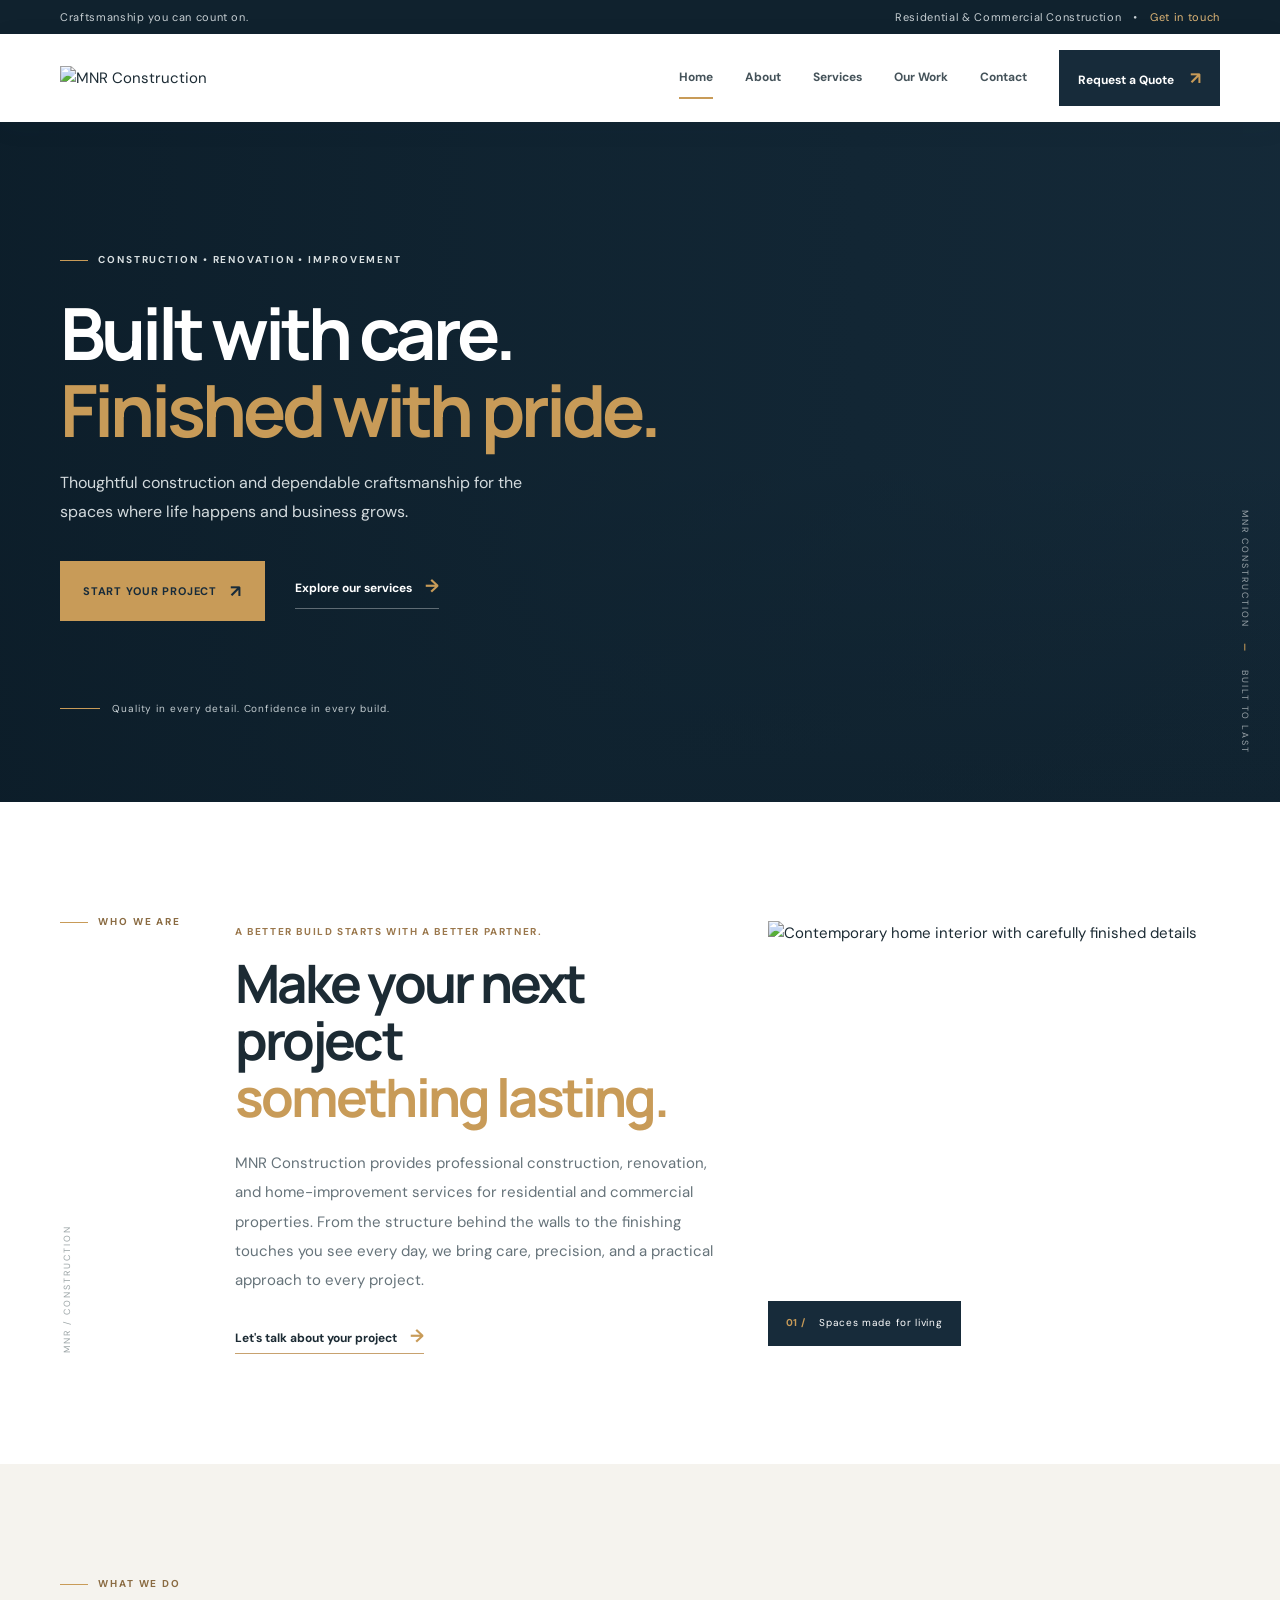
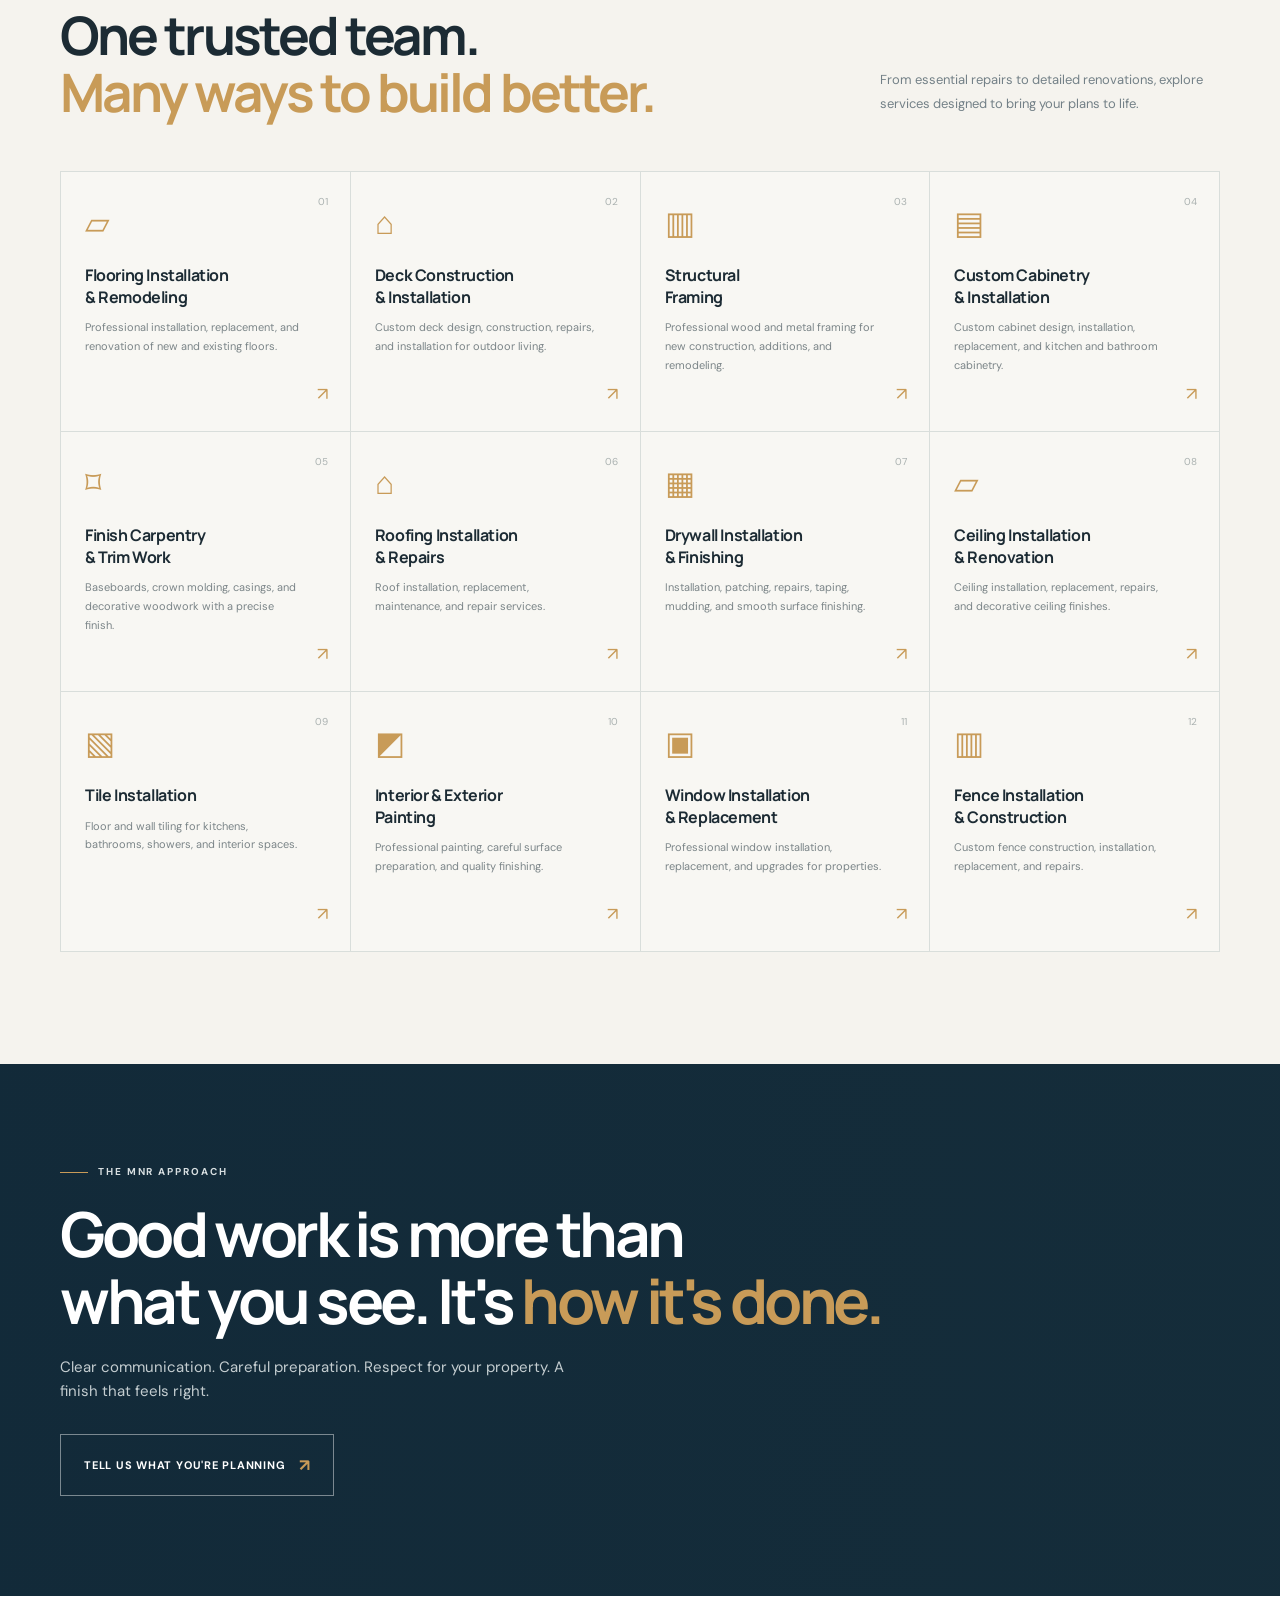
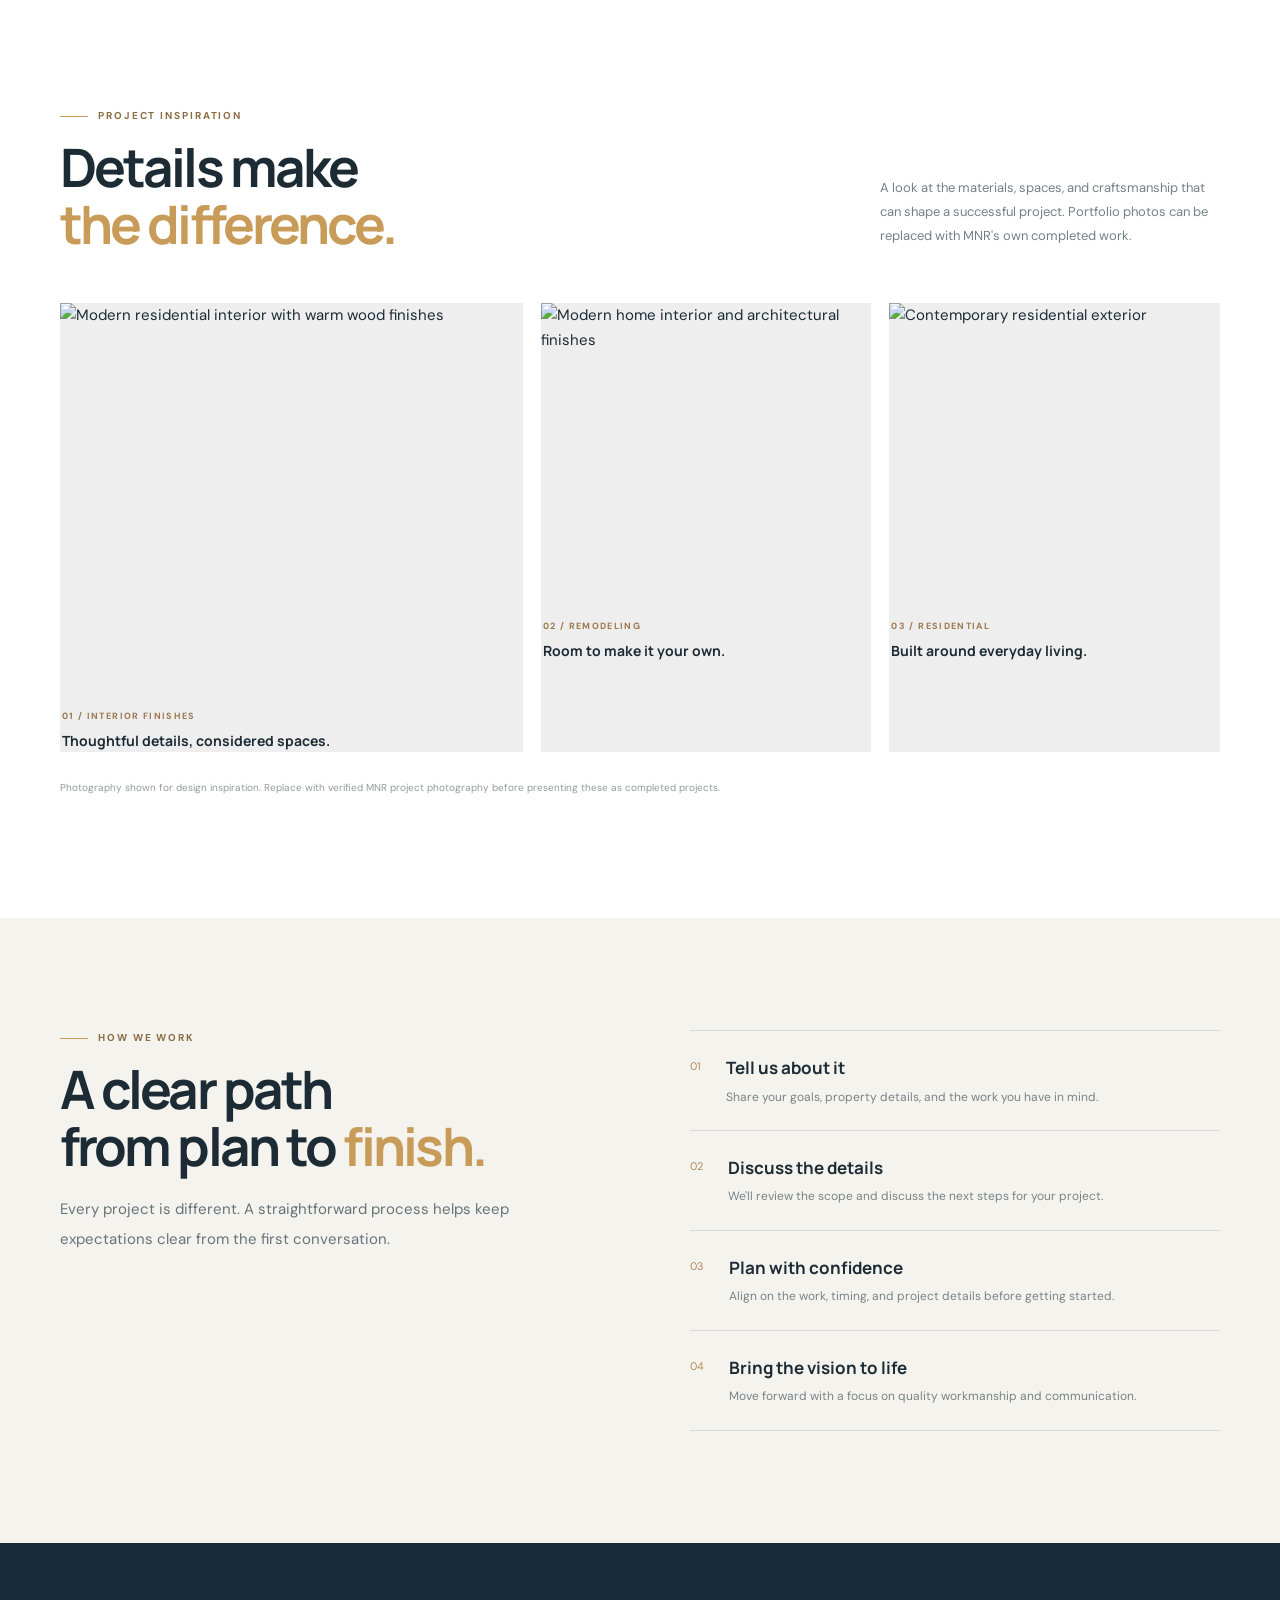
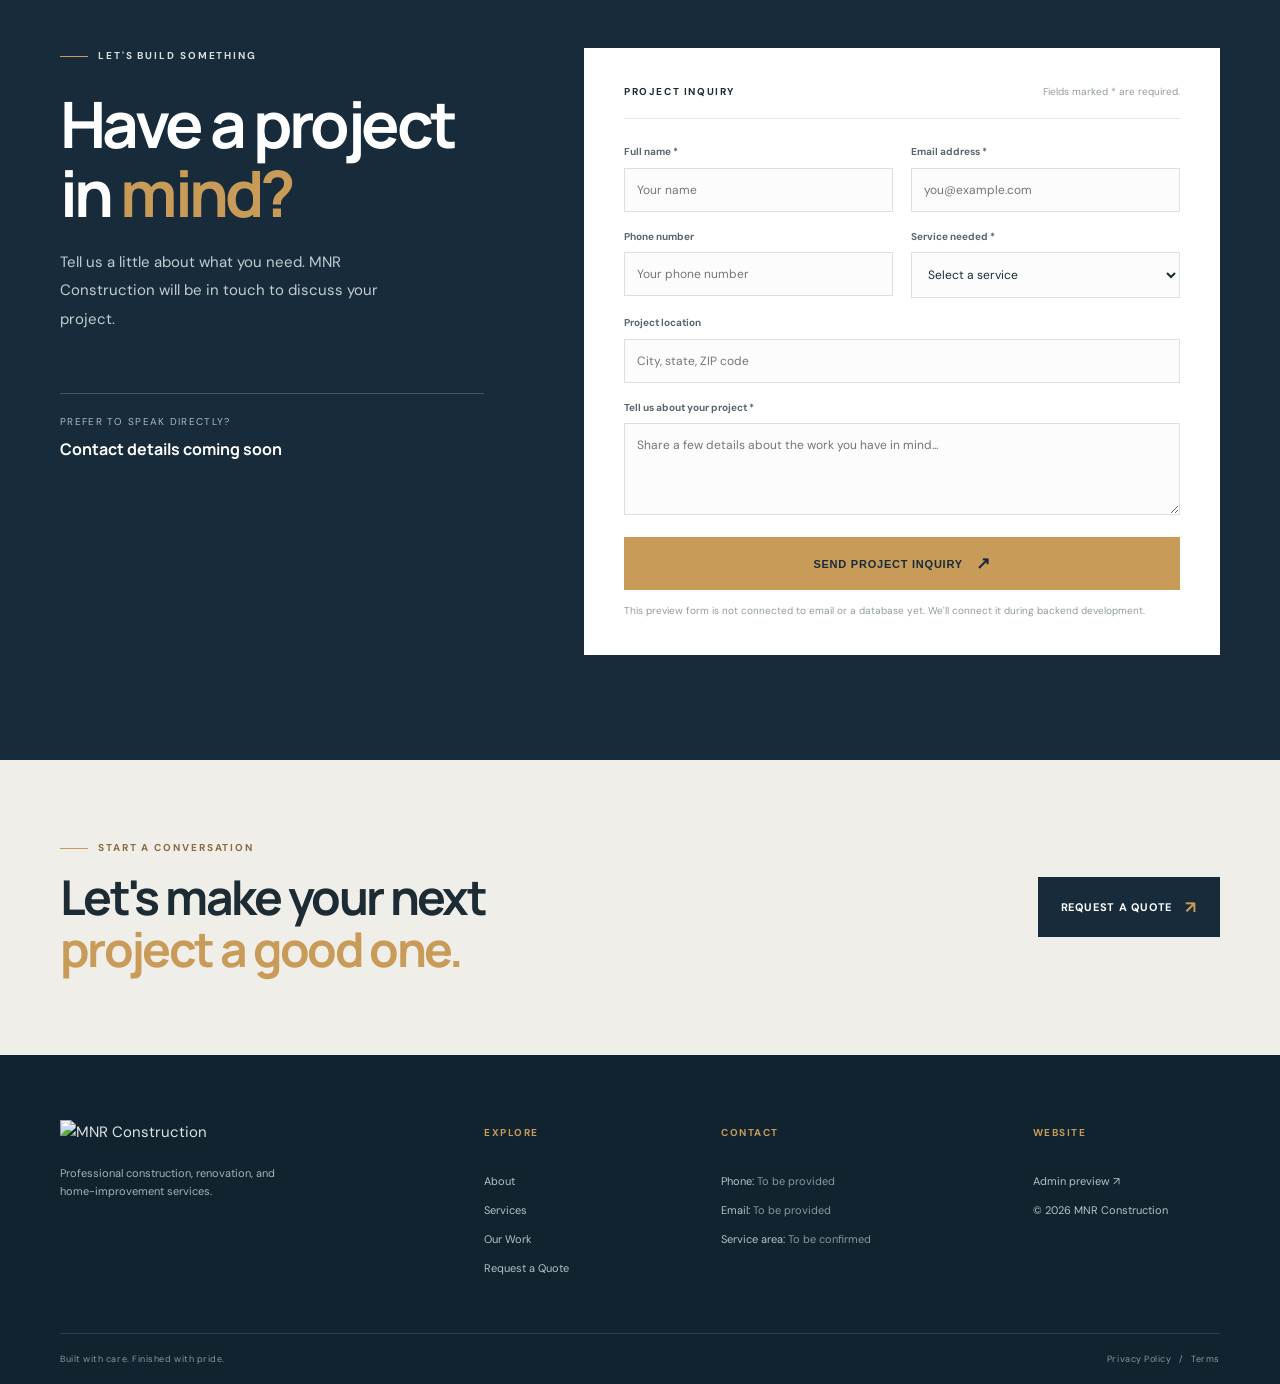
==== index.html @ 4ec11140 "Add files via upload" ====
<!DOCTYPE html>
<html lang="en">
<head>
  <meta charset="UTF-8" />
  <meta name="viewport" content="width=device-width, initial-scale=1.0" />
  <meta name="theme-color" content="#172b3a" />
  <meta name="description" content="MNR Construction delivers professional construction, renovation, and home-improvement services for residential and commercial properties." />
  <title>MNR Construction | Built with Care. Finished with Pride.</title>
  <link rel="icon" href="assets/favicon.svg" type="image/svg+xml" />
  <link rel="preconnect" href="https://fonts.googleapis.com" />
  <link rel="preconnect" href="https://fonts.gstatic.com" crossorigin />
  <link href="https://fonts.googleapis.com/css2?family=DM+Sans:wght@400;500;600;700&family=Manrope:wght@400;500;600;700;800&display=swap" rel="stylesheet" />
  <link rel="stylesheet" href="styles.css" />
</head>
<body>
  <div class="topbar"><div class="container topbar-inner"><span>Craftsmanship you can count on.</span><span class="topbar-right">Residential &amp; Commercial Construction <i>•</i> <a href="#contact">Get in touch</a></span></div></div>
  <header class="site-header" id="top">
    <div class="container nav-wrap">
      <a class="brand" href="#top" aria-label="MNR Construction home"><img src="assets/mnr-logo.svg" alt="MNR Construction" /></a>
      <button class="menu-toggle" aria-label="Open navigation" aria-expanded="false"><span></span><span></span><span></span></button>
      <nav class="main-nav" aria-label="Main navigation">
        <a href="#top" class="active">Home</a><a href="#about">About</a><a href="#services">Services</a><a href="#work">Our Work</a><a href="#contact">Contact</a>
        <a class="nav-cta" href="#quote">Request a Quote <span>↗</span></a>
      </nav>
    </div>
  </header>

  <main>
    <section class="hero">
      <div class="hero-image"></div><div class="hero-shade"></div>
      <div class="container hero-content">
        <div class="eyebrow light"><span></span> CONSTRUCTION • RENOVATION • IMPROVEMENT</div>
        <h1>Built with care.<br /><em>Finished with pride.</em></h1>
        <p>Thoughtful construction and dependable craftsmanship for the spaces where life happens and business grows.</p>
        <div class="hero-actions"><a class="btn btn-gold" href="#quote">Start your project <span>↗</span></a><a class="text-link light-link" href="#services">Explore our services <span>→</span></a></div>
        <div class="hero-note"><span class="note-line"></span><span>Quality in every detail. Confidence in every build.</span></div>
      </div>
      <div class="hero-side-label">MNR CONSTRUCTION <b>—</b> BUILT TO LAST</div>
    </section>

    <section class="intro section-pad" id="about">
      <div class="container intro-grid">
        <div class="intro-kicker"><div class="eyebrow"><span></span> WHO WE ARE</div><div class="vertical-word">MNR / CONSTRUCTION</div></div>
        <div class="intro-copy"><p class="overline">A better build starts with a better partner.</p><h2>Make your next project<br /><em>something lasting.</em></h2><p class="body-large">MNR Construction provides professional construction, renovation, and home-improvement services for residential and commercial properties. From the structure behind the walls to the finishing touches you see every day, we bring care, precision, and a practical approach to every project.</p><a class="text-link" href="#contact">Let's talk about your project <span>→</span></a></div>
        <div class="intro-photo"><img src="https://images.unsplash.com/photo-1600607687939-ce8a6c25118c?auto=format&fit=crop&w=1000&q=85" alt="Contemporary home interior with carefully finished details" loading="lazy" /><div class="photo-caption"><strong>01 /</strong> Spaces made for living</div></div>
      </div>
    </section>

    <section class="services section-pad" id="services">
      <div class="container">
        <div class="section-heading"><div><div class="eyebrow"><span></span> WHAT WE DO</div><h2>One trusted team.<br /><em>Many ways to build better.</em></h2></div><p>From essential repairs to detailed renovations, explore services designed to bring your plans to life.</p></div>
        <div class="service-grid" id="serviceGrid">
          <article class="service-card"><span class="service-no">01</span><div class="service-icon">▱</div><h3>Flooring Installation<br />&amp; Remodeling</h3><p>Professional installation, replacement, and renovation of new and existing floors.</p><a href="#quote" aria-label="Request a flooring quote">↗</a></article>
          <article class="service-card"><span class="service-no">02</span><div class="service-icon">⌂</div><h3>Deck Construction<br />&amp; Installation</h3><p>Custom deck design, construction, repairs, and installation for outdoor living.</p><a href="#quote" aria-label="Request a deck quote">↗</a></article>
          <article class="service-card"><span class="service-no">03</span><div class="service-icon">▥</div><h3>Structural<br />Framing</h3><p>Professional wood and metal framing for new construction, additions, and remodeling.</p><a href="#quote" aria-label="Request a framing quote">↗</a></article>
          <article class="service-card"><span class="service-no">04</span><div class="service-icon">▤</div><h3>Custom Cabinetry<br />&amp; Installation</h3><p>Custom cabinet design, installation, replacement, and kitchen and bathroom cabinetry.</p><a href="#quote" aria-label="Request a cabinetry quote">↗</a></article>
          <article class="service-card"><span class="service-no">05</span><div class="service-icon">⌑</div><h3>Finish Carpentry<br />&amp; Trim Work</h3><p>Baseboards, crown molding, casings, and decorative woodwork with a precise finish.</p><a href="#quote" aria-label="Request a finish carpentry quote">↗</a></article>
          <article class="service-card"><span class="service-no">06</span><div class="service-icon">⌂</div><h3>Roofing Installation<br />&amp; Repairs</h3><p>Roof installation, replacement, maintenance, and repair services.</p><a href="#quote" aria-label="Request a roofing quote">↗</a></article>
          <article class="service-card"><span class="service-no">07</span><div class="service-icon">▦</div><h3>Drywall Installation<br />&amp; Finishing</h3><p>Installation, patching, repairs, taping, mudding, and smooth surface finishing.</p><a href="#quote" aria-label="Request a drywall quote">↗</a></article>
          <article class="service-card"><span class="service-no">08</span><div class="service-icon">▱</div><h3>Ceiling Installation<br />&amp; Renovation</h3><p>Ceiling installation, replacement, repairs, and decorative ceiling finishes.</p><a href="#quote" aria-label="Request a ceiling quote">↗</a></article>
          <article class="service-card"><span class="service-no">09</span><div class="service-icon">▧</div><h3>Tile Installation</h3><p>Floor and wall tiling for kitchens, bathrooms, showers, and interior spaces.</p><a href="#quote" aria-label="Request a tile quote">↗</a></article>
          <article class="service-card"><span class="service-no">10</span><div class="service-icon">◩</div><h3>Interior &amp; Exterior<br />Painting</h3><p>Professional painting, careful surface preparation, and quality finishing.</p><a href="#quote" aria-label="Request a painting quote">↗</a></article>
          <article class="service-card"><span class="service-no">11</span><div class="service-icon">▣</div><h3>Window Installation<br />&amp; Replacement</h3><p>Professional window installation, replacement, and upgrades for properties.</p><a href="#quote" aria-label="Request a window quote">↗</a></article>
          <article class="service-card"><span class="service-no">12</span><div class="service-icon">▥</div><h3>Fence Installation<br />&amp; Construction</h3><p>Custom fence construction, installation, replacement, and repairs.</p><a href="#quote" aria-label="Request a fence quote">↗</a></article>
        </div>
      </div>
    </section>

    <section class="statement">
      <div class="statement-bg"></div><div class="container statement-inner"><div class="eyebrow light"><span></span> THE MNR APPROACH</div><h2>Good work is more than<br />what you see. It's <em>how it's done.</em></h2><p>Clear communication. Careful preparation. Respect for your property. A finish that feels right.</p><a class="btn btn-outline-light" href="#quote">Tell us what you're planning <span>↗</span></a></div>
    </section>

    <section class="work section-pad" id="work">
      <div class="container"><div class="section-heading"><div><div class="eyebrow"><span></span> PROJECT INSPIRATION</div><h2>Details make<br /><em>the difference.</em></h2></div><p>A look at the materials, spaces, and craftsmanship that can shape a successful project. Portfolio photos can be replaced with MNR's own completed work.</p></div>
        <div class="work-grid">
          <figure class="work-large"><img src="https://images.unsplash.com/photo-1600566753086-00f18fb6b3ea?auto=format&fit=crop&w=1300&q=85" alt="Modern residential interior with warm wood finishes" loading="lazy"/><figcaption><span>01 / INTERIOR FINISHES</span><b>Thoughtful details, considered spaces.</b></figcaption></figure>
          <figure><img src="https://images.unsplash.com/photo-1600607687920-4e2a09cf159d?auto=format&fit=crop&w=900&q=85" alt="Modern home interior and architectural finishes" loading="lazy"/><figcaption><span>02 / REMODELING</span><b>Room to make it your own.</b></figcaption></figure>
          <figure><img src="https://images.unsplash.com/photo-1600585154340-be6161a56a0c?auto=format&fit=crop&w=900&q=85" alt="Contemporary residential exterior" loading="lazy"/><figcaption><span>03 / RESIDENTIAL</span><b>Built around everyday living.</b></figcaption></figure>
        </div><p class="image-disclaimer">Photography shown for design inspiration. Replace with verified MNR project photography before presenting these as completed projects.</p>
      </div>
    </section>

    <section class="process section-pad"><div class="container process-grid"><div><div class="eyebrow"><span></span> HOW WE WORK</div><h2>A clear path<br />from plan to <em>finish.</em></h2><p class="body-large">Every project is different. A straightforward process helps keep expectations clear from the first conversation.</p></div><div class="process-list"><div class="process-item"><span>01</span><div><h3>Tell us about it</h3><p>Share your goals, property details, and the work you have in mind.</p></div></div><div class="process-item"><span>02</span><div><h3>Discuss the details</h3><p>We'll review the scope and discuss the next steps for your project.</p></div></div><div class="process-item"><span>03</span><div><h3>Plan with confidence</h3><p>Align on the work, timing, and project details before getting started.</p></div></div><div class="process-item"><span>04</span><div><h3>Bring the vision to life</h3><p>Move forward with a focus on quality workmanship and communication.</p></div></div></div></div></section>

    <section class="quote-section" id="quote"><div class="container quote-grid"><div class="quote-copy"><div class="eyebrow light"><span></span> LET'S BUILD SOMETHING</div><h2>Have a project<br />in <em>mind?</em></h2><p>Tell us a little about what you need. MNR Construction will be in touch to discuss your project.</p><div class="quote-contact"><span>Prefer to speak directly?</span><strong>Contact details coming soon</strong></div></div><form class="quote-form" id="quoteForm"><div class="form-heading"><span>PROJECT INQUIRY</span><small>Fields marked * are required.</small></div><div class="form-row"><label>Full name *<input name="name" required placeholder="Your name" /></label><label>Email address *<input type="email" name="email" required placeholder="you@example.com" /></label></div><div class="form-row"><label>Phone number<input name="phone" type="tel" placeholder="Your phone number" /></label><label>Service needed *<select name="service" required><option value="">Select a service</option><option>Flooring Installation & Remodeling</option><option>Deck Construction & Installation</option><option>Structural Framing</option><option>Custom Cabinetry & Installation</option><option>Finish Carpentry & Trim Work</option><option>Roofing Installation & Repairs</option><option>Drywall Installation & Finishing</option><option>Ceiling Installation & Renovation</option><option>Tile Installation</option><option>Interior & Exterior Painting</option><option>Window Installation & Replacement</option><option>Fence Installation & Construction</option><option>Other / Not sure yet</option></select></label></div><label>Project location<input name="location" placeholder="City, state, ZIP code" /></label><label>Tell us about your project *<textarea name="message" rows="4" required placeholder="Share a few details about the work you have in mind..."></textarea></label><button class="btn btn-gold form-submit" type="submit">Send project inquiry <span>↗</span></button><p class="form-note" id="formNote">This preview form is not connected to email or a database yet. We'll connect it during backend development.</p></form></div></section>

    <section class="contact-strip" id="contact"><div class="container contact-strip-inner"><div><div class="eyebrow"><span></span> START A CONVERSATION</div><h2>Let's make your next<br /><em>project a good one.</em></h2></div><a class="btn btn-dark" href="#quote">Request a quote <span>↗</span></a></div></section>
  </main>

  <footer class="site-footer"><div class="container footer-main"><div class="footer-brand"><img src="assets/mnr-logo-light.svg" alt="MNR Construction"/><p>Professional construction, renovation, and home-improvement services.</p></div><div><h4>Explore</h4><a href="#about">About</a><a href="#services">Services</a><a href="#work">Our Work</a><a href="#quote">Request a Quote</a></div><div><h4>Contact</h4><span>Phone: <em>To be provided</em></span><span>Email: <em>To be provided</em></span><span>Service area: <em>To be confirmed</em></span></div><div class="footer-admin"><h4>Website</h4><a href="admin.html">Admin preview ↗</a><span>© <span id="year"></span> MNR Construction</span></div></div><div class="container footer-bottom"><span>Built with care. Finished with pride.</span><span>Privacy Policy&nbsp;&nbsp; / &nbsp;&nbsp;Terms</span></div></footer>
  <script src="script.js"></script>
</body>
</html>
---- styles.css ----
:root{--navy:#172b3a;--navy2:#203949;--gold:#c89b58;--cream:#f5f3ee;--ink:#1c2b34;--muted:#6e7a80;--line:#dfe3e2;--white:#fff;--font:'DM Sans',Arial,sans-serif;--display:'Manrope','DM Sans',sans-serif}*{box-sizing:border-box}html{scroll-behavior:smooth;scroll-padding-top:90px}body{margin:0;color:var(--ink);font-family:var(--font);font-size:15px;line-height:1.65}a{color:inherit;text-decoration:none}img{max-width:100%;display:block}.container{width:min(1160px,calc(100% - 48px));margin:auto}.topbar{background:#10222e;color:#c8d0d4;font-size:11px;letter-spacing:.06em}.topbar-inner{height:34px;display:flex;align-items:center;justify-content:space-between}.topbar-right{display:flex;gap:12px}.topbar a{color:#e0b777}.site-header{height:88px;background:#fff;position:sticky;top:0;z-index:50;box-shadow:0 5px 25px #142b3910}.nav-wrap{height:100%;display:flex;align-items:center;justify-content:space-between}.brand img{width:214px}.main-nav{display:flex;align-items:center;gap:32px;font-size:12px;font-weight:700;color:#45535a}.main-nav>a:not(.nav-cta){position:relative;padding:34px 0}.main-nav>a:not(.nav-cta):after{content:'';height:2px;width:0;background:var(--gold);position:absolute;bottom:23px;left:0;transition:.25s}.main-nav>a:hover:after,.main-nav>a.active:after{width:100%}.nav-cta{background:var(--navy);color:white;padding:14px 19px}.nav-cta span,.btn span{color:var(--gold);margin-left:13px;font-size:17px}.menu-toggle{display:none;background:none;border:0}.hero{height:680px;min-height:590px;position:relative;background:#152a39;color:white;overflow:hidden}.hero-image,.hero-shade{position:absolute;inset:0}.hero-image{background:url('https://images.unsplash.com/photo-1600585154340-be6161a56c0a?auto=format&fit=crop&w=2200&q=90') center 48%/cover;transform:scale(1.015)}.hero-shade{background:linear-gradient(90deg,rgba(12,29,41,.91) 0%,rgba(15,34,47,.77) 44%,rgba(15,34,47,.12) 100%),linear-gradient(0deg,rgba(10,25,35,.42),transparent 50%)}.hero-content{position:relative;padding-top:130px;z-index:2}.eyebrow{display:flex;align-items:center;gap:10px;color:#8a6b42;font-size:10px;font-weight:700;letter-spacing:.19em}.eyebrow span{width:28px;height:1px;background:var(--gold)}.eyebrow.light{color:#d8dfe1}.hero h1,.section-heading h2,.intro h2,.statement h2,.process h2,.quote-copy h2,.contact-strip h2{font-family:var(--display);font-size:clamp(43px,6vw,72px);line-height:1.08;letter-spacing:-.055em;margin:25px 0 20px;font-weight:700}.hero h1 em,.section-heading h2 em,.intro h2 em,.statement h2 em,.process h2 em,.quote-copy h2 em,.contact-strip h2 em{font-style:normal;color:var(--gold)}.hero-content>p{max-width:510px;color:#d3dadd;font-size:16px;line-height:1.8}.hero-actions{display:flex;align-items:center;gap:30px;margin-top:34px}.btn{display:inline-flex;align-items:center;justify-content:center;padding:16px 23px;font-size:11px;letter-spacing:.07em;text-transform:uppercase;font-weight:700;border:0;cursor:pointer;transition:.25s}.btn:hover{transform:translateY(-3px)}.btn-gold{background:var(--gold);color:#172b3a}.btn-gold span{color:#172b3a}.text-link{font-size:12px;font-weight:700;border-bottom:1px solid #c8a26f;padding-bottom:7px}.text-link span{color:var(--gold);font-size:18px;margin-left:10px}.light-link{color:#fff;border-color:#ffffff55}.hero-note{display:flex;align-items:center;gap:12px;margin-top:80px;color:#c4cdd1;font-size:10px;letter-spacing:.09em}.note-line{height:1px;width:40px;background:var(--gold)}.hero-side-label{position:absolute;right:28px;bottom:48px;writing-mode:vertical-rl;color:#e0e5e7a8;font-size:9px;letter-spacing:.22em}.hero-side-label b{color:var(--gold);margin:12px 0}.section-pad{padding:112px 0}.intro{background:#fff}.intro-grid{display:grid;grid-template-columns:130px 1fr 39%;gap:45px;align-items:center}.intro-kicker{height:100%;display:flex;flex-direction:column;justify-content:space-between}.vertical-word{writing-mode:vertical-rl;transform:rotate(180deg);font-size:9px;letter-spacing:.22em;color:#9aa3a5}.overline{color:#9a774c;text-transform:uppercase;font-size:10px;font-weight:700;letter-spacing:.16em}.intro h2,.section-heading h2,.process h2,.contact-strip h2{font-size:clamp(36px,4.2vw,53px);margin:14px 0 23px}.body-large{font-size:15px;line-height:1.95;color:#66737a;max-width:550px;margin-bottom:27px}.intro-photo{position:relative}.intro-photo img{height:425px;width:100%;object-fit:cover}.photo-caption{position:absolute;bottom:0;left:0;background:var(--navy);color:white;padding:14px 18px;font-size:10px;letter-spacing:.07em}.photo-caption strong{color:var(--gold);margin-right:10px}.services{background:var(--cream)}.section-heading{display:flex;align-items:flex-end;justify-content:space-between;gap:40px;margin-bottom:50px}.section-heading h2{margin-bottom:0}.section-heading>p{max-width:340px;color:#738087;font-size:13px;line-height:1.85;margin-bottom:5px}.service-grid{display:grid;grid-template-columns:repeat(4,1fr);border-top:1px solid #d9dedb;border-left:1px solid #d9dedb}.service-card{min-height:260px;padding:25px 24px 22px;position:relative;border-right:1px solid #d9dedb;border-bottom:1px solid #d9dedb;transition:.25s;background:#f8f7f3}.service-card:hover{background:white;box-shadow:0 14px 35px #1c34400d;transform:translateY(-3px);z-index:1}.service-no{position:absolute;right:22px;top:22px;font-size:10px;color:#aab1b0}.service-icon{font-size:32px;color:var(--gold);height:55px;font-family:serif}.service-card h3{font-family:var(--display);font-size:16px;line-height:1.35;margin:13px 0 10px;letter-spacing:-.025em}.service-card p{font-size:11px;color:#7b8588;line-height:1.7;max-width:220px;margin:0}.service-card>a{position:absolute;bottom:21px;right:22px;color:var(--gold);font-size:18px}.statement{position:relative;overflow:hidden;background:var(--navy);color:white;padding:100px 0}.statement-bg{position:absolute;inset:0;background:linear-gradient(90deg,#122a39f2,#142d3ac9),url('https://images.unsplash.com/photo-1504307651254-35680f356dfd?auto=format&fit=crop&w=1800&q=80') center/cover}.statement-inner{position:relative}.statement h2{font-size:clamp(40px,5vw,62px);margin:20px 0}.statement p{color:#c4cdd0;max-width:520px;margin:0 0 30px}.btn-outline-light{border:1px solid #ffffff70;color:white}.work{background:white}.work-grid{display:grid;grid-template-columns:1.4fr 1fr 1fr;gap:18px}.work-grid figure{margin:0;position:relative;background:#eee;min-width:0}.work-grid img{width:100%;height:300px;object-fit:cover;transition:.5s}.work-grid .work-large img{height:390px}.work-grid figure:hover img{filter:brightness(.84)}.work-grid figcaption{padding:16px 2px 0;display:flex;flex-direction:column;gap:5px}.work-grid figcaption span{font-size:9px;letter-spacing:.15em;color:#9a774c;font-weight:700}.work-grid figcaption b{font-family:var(--display);font-size:14px}.image-disclaimer{font-size:10px;color:#929b9c;margin-top:28px}.process{background:var(--cream)}.process-grid{display:grid;grid-template-columns:1fr 1fr;gap:100px}.process h2{margin-bottom:20px}.process-list{border-top:1px solid #d7dcd9}.process-item{display:flex;gap:25px;padding:23px 0;border-bottom:1px solid #d7dcd9}.process-item>span{font-size:11px;color:#b18b59;padding-top:3px}.process-item h3{font-family:var(--display);font-size:17px;margin:0 0 5px}.process-item p{font-size:12px;color:#788387;margin:0}.quote-section{background:var(--navy);color:white;padding:105px 0}.quote-grid{display:grid;grid-template-columns:.8fr 1.2fr;gap:100px}.quote-copy h2{font-size:clamp(46px,5vw,65px)}.quote-copy>p{color:#c2cdd1;max-width:330px;line-height:1.9}.quote-contact{border-top:1px solid #ffffff30;margin-top:60px;padding-top:20px;display:flex;flex-direction:column;gap:5px}.quote-contact span{font-size:10px;color:#aab9bf;text-transform:uppercase;letter-spacing:.13em}.quote-contact strong{font-family:var(--display);font-size:16px}.quote-form{background:#fff;color:var(--ink);padding:36px 40px}.form-heading{display:flex;justify-content:space-between;align-items:center;margin-bottom:25px;padding-bottom:18px;border-bottom:1px solid #e5e8e6}.form-heading span{font-size:10px;letter-spacing:.16em;font-weight:700}.form-heading small,.form-note{font-size:10px;color:#929b9c}.quote-form label{display:flex;flex-direction:column;gap:7px;font-size:10px;font-weight:700;color:#58666c;margin-bottom:17px}.form-row{display:grid;grid-template-columns:1fr 1fr;gap:18px}.quote-form input,.quote-form select,.quote-form textarea{width:100%;padding:13px 12px;border:1px solid #dce1df;background:#fbfcfb;border-radius:0;font:12px var(--font);color:var(--ink);outline:none}.quote-form input:focus,.quote-form select:focus,.quote-form textarea:focus{border-color:var(--gold)}.quote-form textarea{resize:vertical}.form-submit{width:100%;margin-top:5px}.form-note{line-height:1.6;margin:13px 0 0}.contact-strip{padding:80px 0;background:#f0eee8}.contact-strip-inner{display:flex;justify-content:space-between;align-items:center}.contact-strip h2{font-size:clamp(34px,4vw,48px);margin-bottom:0}.btn-dark{background:var(--navy);color:white}.site-footer{background:#10232f;color:#dce2e4;padding:65px 0 0}.footer-main{display:grid;grid-template-columns:2fr 1fr 1.4fr 1fr;gap:50px;padding-bottom:55px}.footer-brand img{width:220px}.footer-brand p{font-size:11px;color:#a7b4b9;max-width:230px;margin-top:20px}.footer-main h4{font-size:10px;letter-spacing:.15em;text-transform:uppercase;color:var(--gold);margin:5px 0 20px}.footer-main>div:not(.footer-brand){display:flex;flex-direction:column;gap:11px;font-size:11px;color:#b7c2c6}.footer-main a:hover{color:var(--gold)}.footer-main em{font-style:normal;color:#89989e}.footer-bottom{border-top:1px solid #ffffff20;padding:18px 0;display:flex;justify-content:space-between;color:#89989e;font-size:9px;letter-spacing:.06em}.menu-toggle{cursor:pointer}
@media(max-width:900px){.main-nav{gap:18px}.intro-grid{grid-template-columns:80px 1fr 36%;gap:25px}.service-grid{grid-template-columns:repeat(3,1fr)}.quote-grid{gap:45px}.process-grid{gap:50px}.footer-main{gap:25px}}
@media(max-width:700px){.container{width:min(100% - 36px,560px)}.topbar-inner{height:32px}.topbar-right{display:none}.site-header{height:72px}.brand img{width:185px}.menu-toggle{display:flex;flex-direction:column;gap:5px;padding:10px}.menu-toggle span{width:24px;height:2px;background:var(--navy)}.main-nav{display:none;position:absolute;top:72px;left:0;right:0;background:#fff;padding:12px 22px 24px;box-shadow:0 15px 20px #152b3918;flex-direction:column;align-items:stretch;gap:0}.main-nav.open{display:flex}.main-nav>a:not(.nav-cta){padding:13px 0;border-bottom:1px solid #eef0ee}.main-nav>a:not(.nav-cta):after{display:none}.nav-cta{margin-top:15px;text-align:center}.hero{height:650px;min-height:0}.hero-image{background-position:58% center}.hero-shade{background:linear-gradient(90deg,rgba(12,29,41,.92),rgba(15,34,47,.55)),linear-gradient(0deg,rgba(10,25,35,.4),transparent)}.hero-content{padding-top:105px}.hero h1{font-size:48px}.hero-content>p{font-size:14px;max-width:380px}.hero-actions{gap:18px;align-items:flex-start;flex-direction:column}.hero-note{margin-top:60px}.hero-side-label{right:12px;bottom:25px}.section-pad{padding:76px 0}.intro-grid{grid-template-columns:1fr;gap:25px}.intro-kicker{height:auto}.vertical-word{display:none}.intro-photo img{height:310px}.intro h2,.section-heading h2,.process h2{font-size:39px}.section-heading{display:block;margin-bottom:32px}.section-heading>p{margin-top:18px}.service-grid{grid-template-columns:repeat(2,1fr)}.service-card{min-height:245px;padding:20px 15px}.service-card h3{font-size:14px}.service-card p{font-size:10px}.service-no{right:14px;top:15px}.service-card>a{right:15px;bottom:14px}.statement{padding:75px 0}.statement h2{font-size:42px}.work-grid{grid-template-columns:1fr 1fr;gap:22px 14px}.work-grid .work-large{grid-column:1/-1}.work-grid .work-large img{height:300px}.work-grid img{height:190px}.work-grid figcaption b{font-size:12px}.process-grid,.quote-grid{grid-template-columns:1fr;gap:35px}.process-list{margin-top:5px}.quote-section{padding:75px 0}.quote-copy h2{font-size:52px}.quote-contact{margin-top:30px}.quote-form{padding:25px 20px}.form-row{grid-template-columns:1fr;gap:0}.contact-strip{padding:60px 0}.contact-strip-inner{align-items:flex-start;gap:25px;flex-direction:column}.contact-strip h2{font-size:38px}.footer-main{grid-template-columns:1fr 1fr;gap:35px 20px}.footer-brand{grid-column:1/-1}.footer-bottom{gap:10px;flex-direction:column}.form-heading{align-items:flex-start;gap:8px;flex-direction:column}}
@media(max-width:380px){.service-grid{grid-template-columns:1fr}.service-card{min-height:210px}.hero h1{font-size:42px}}
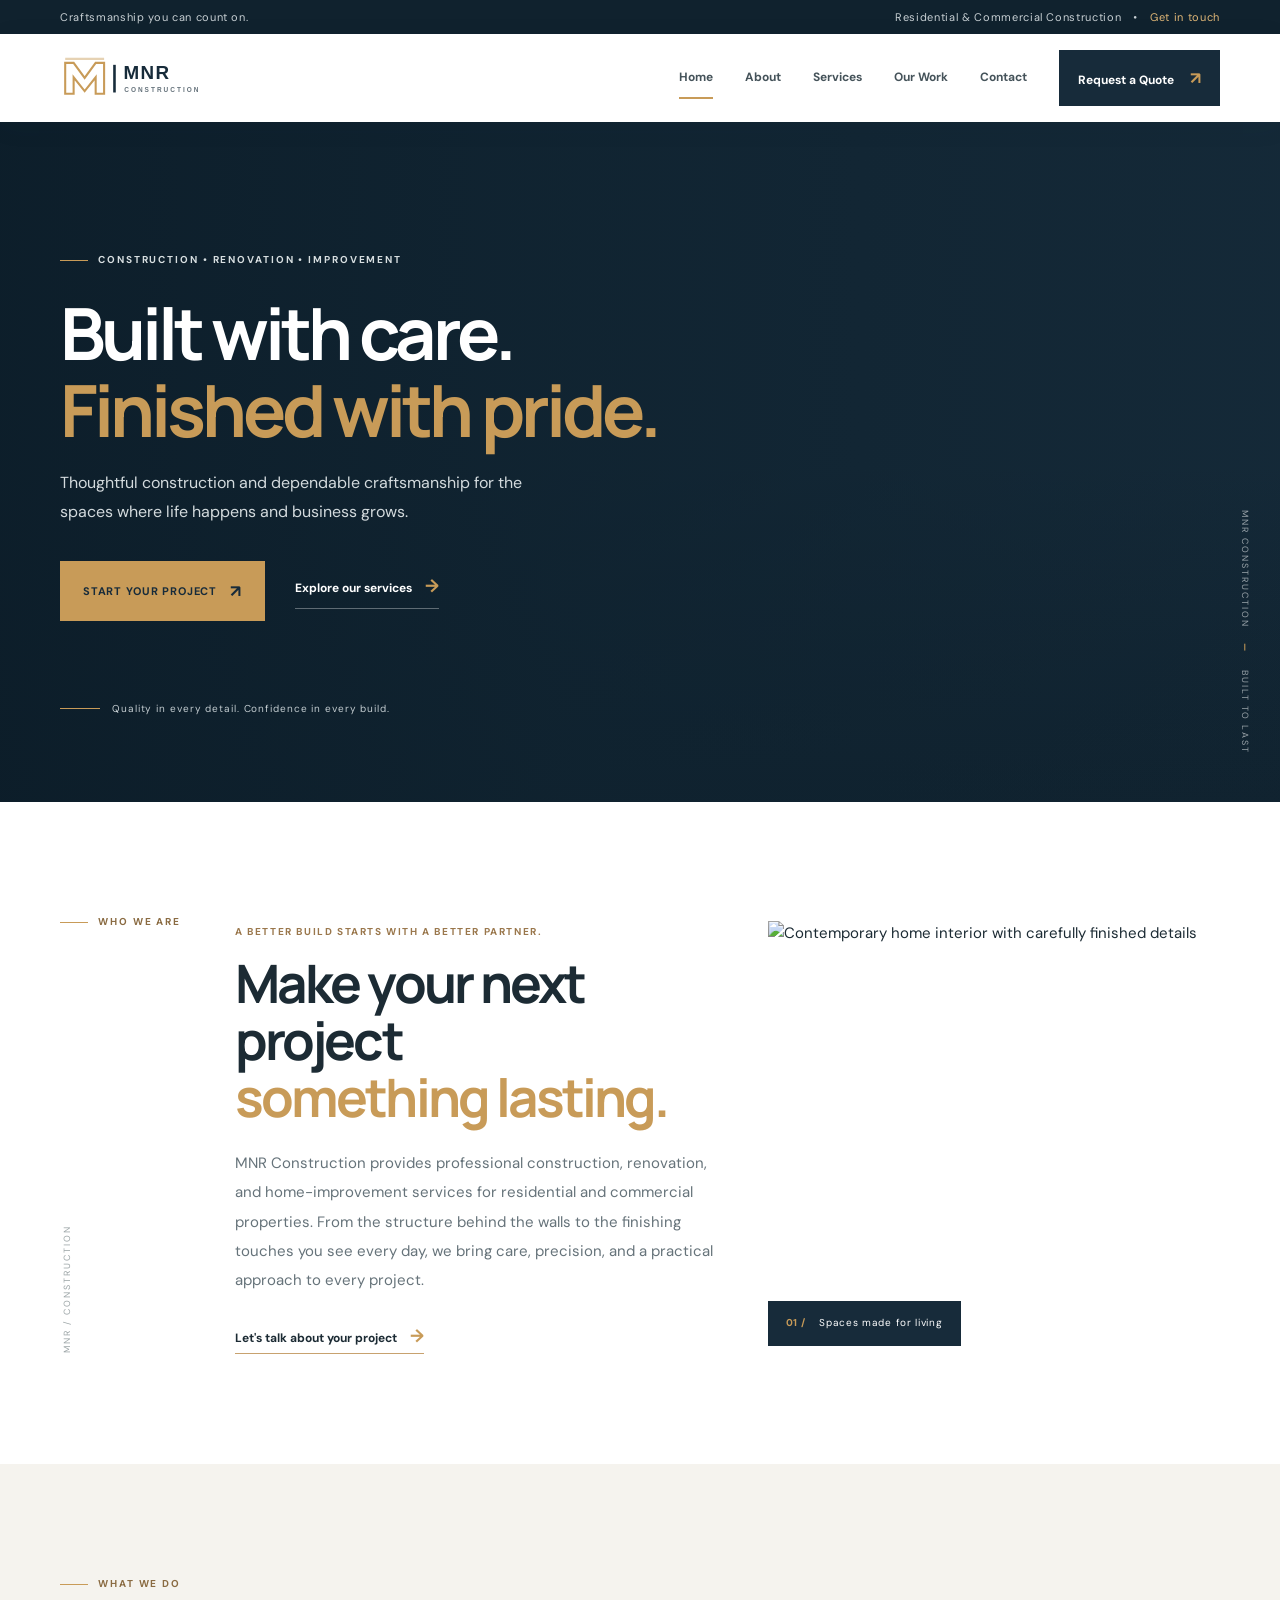
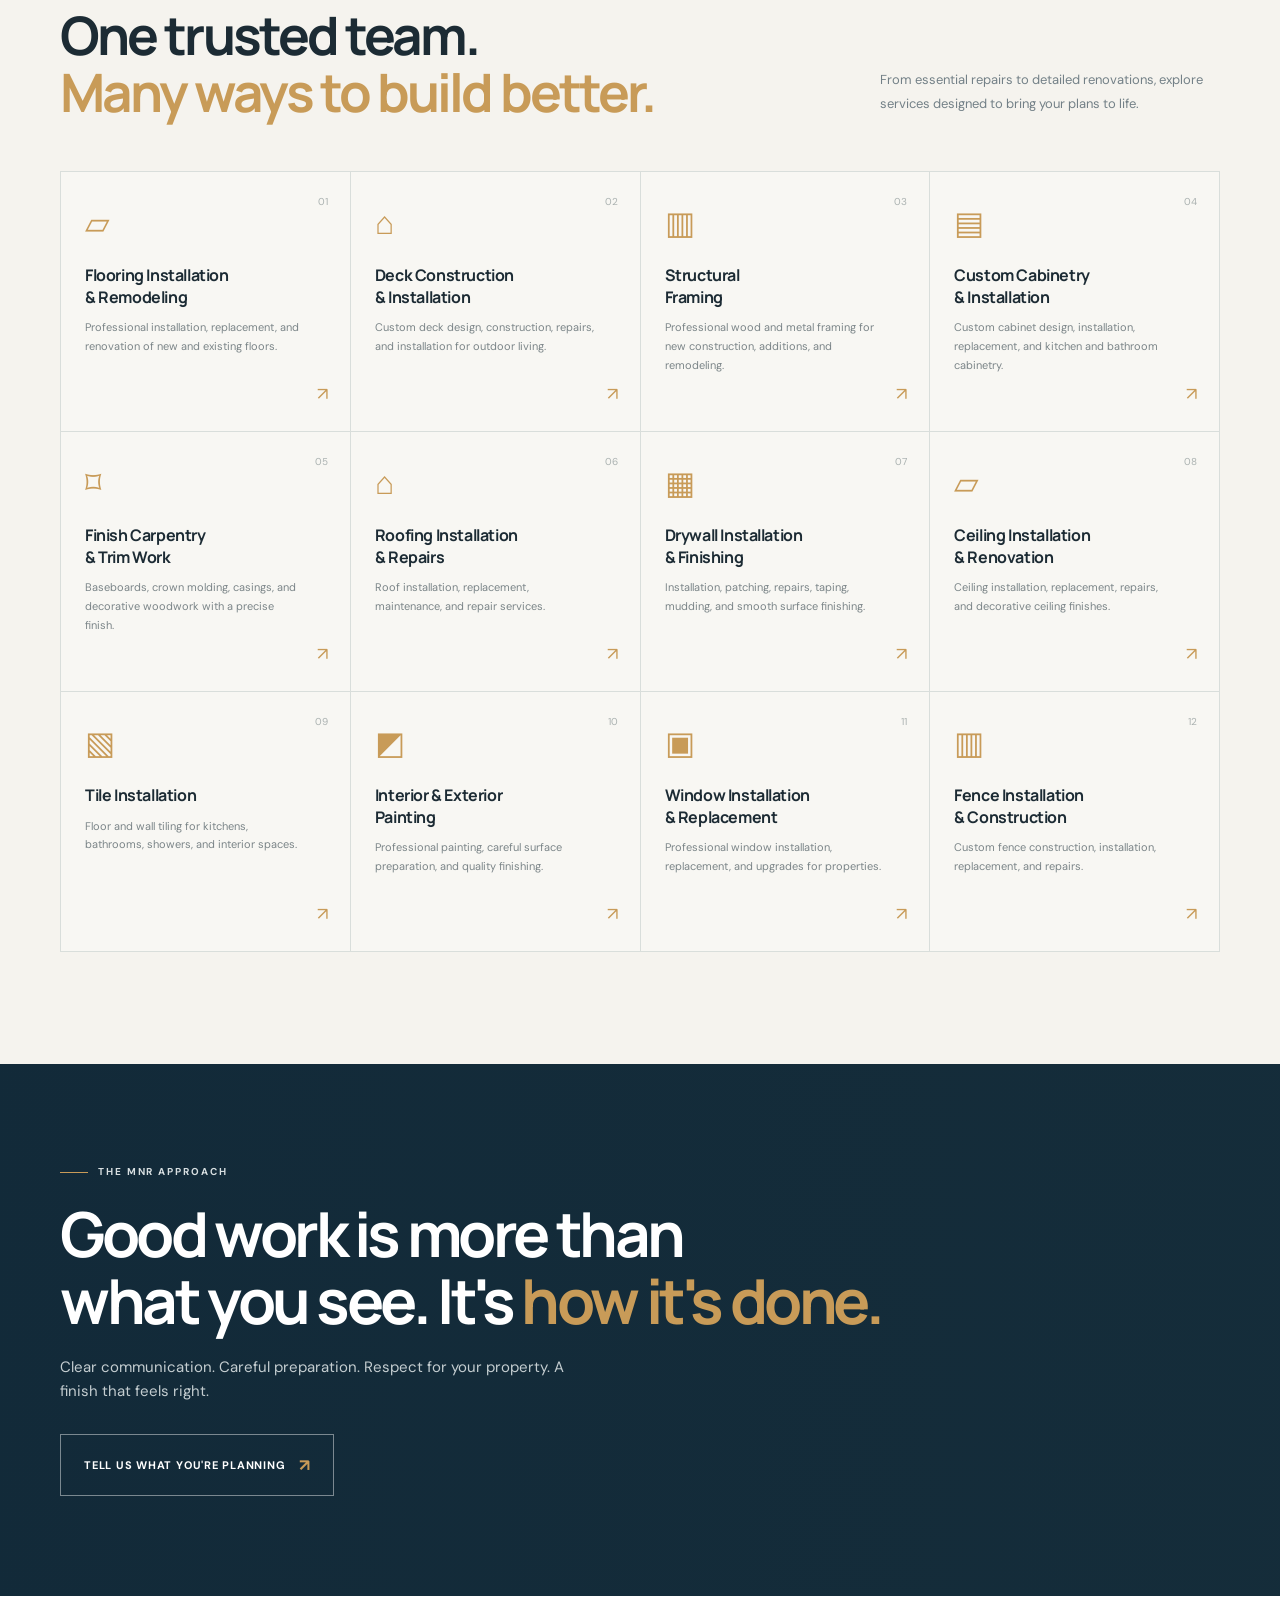
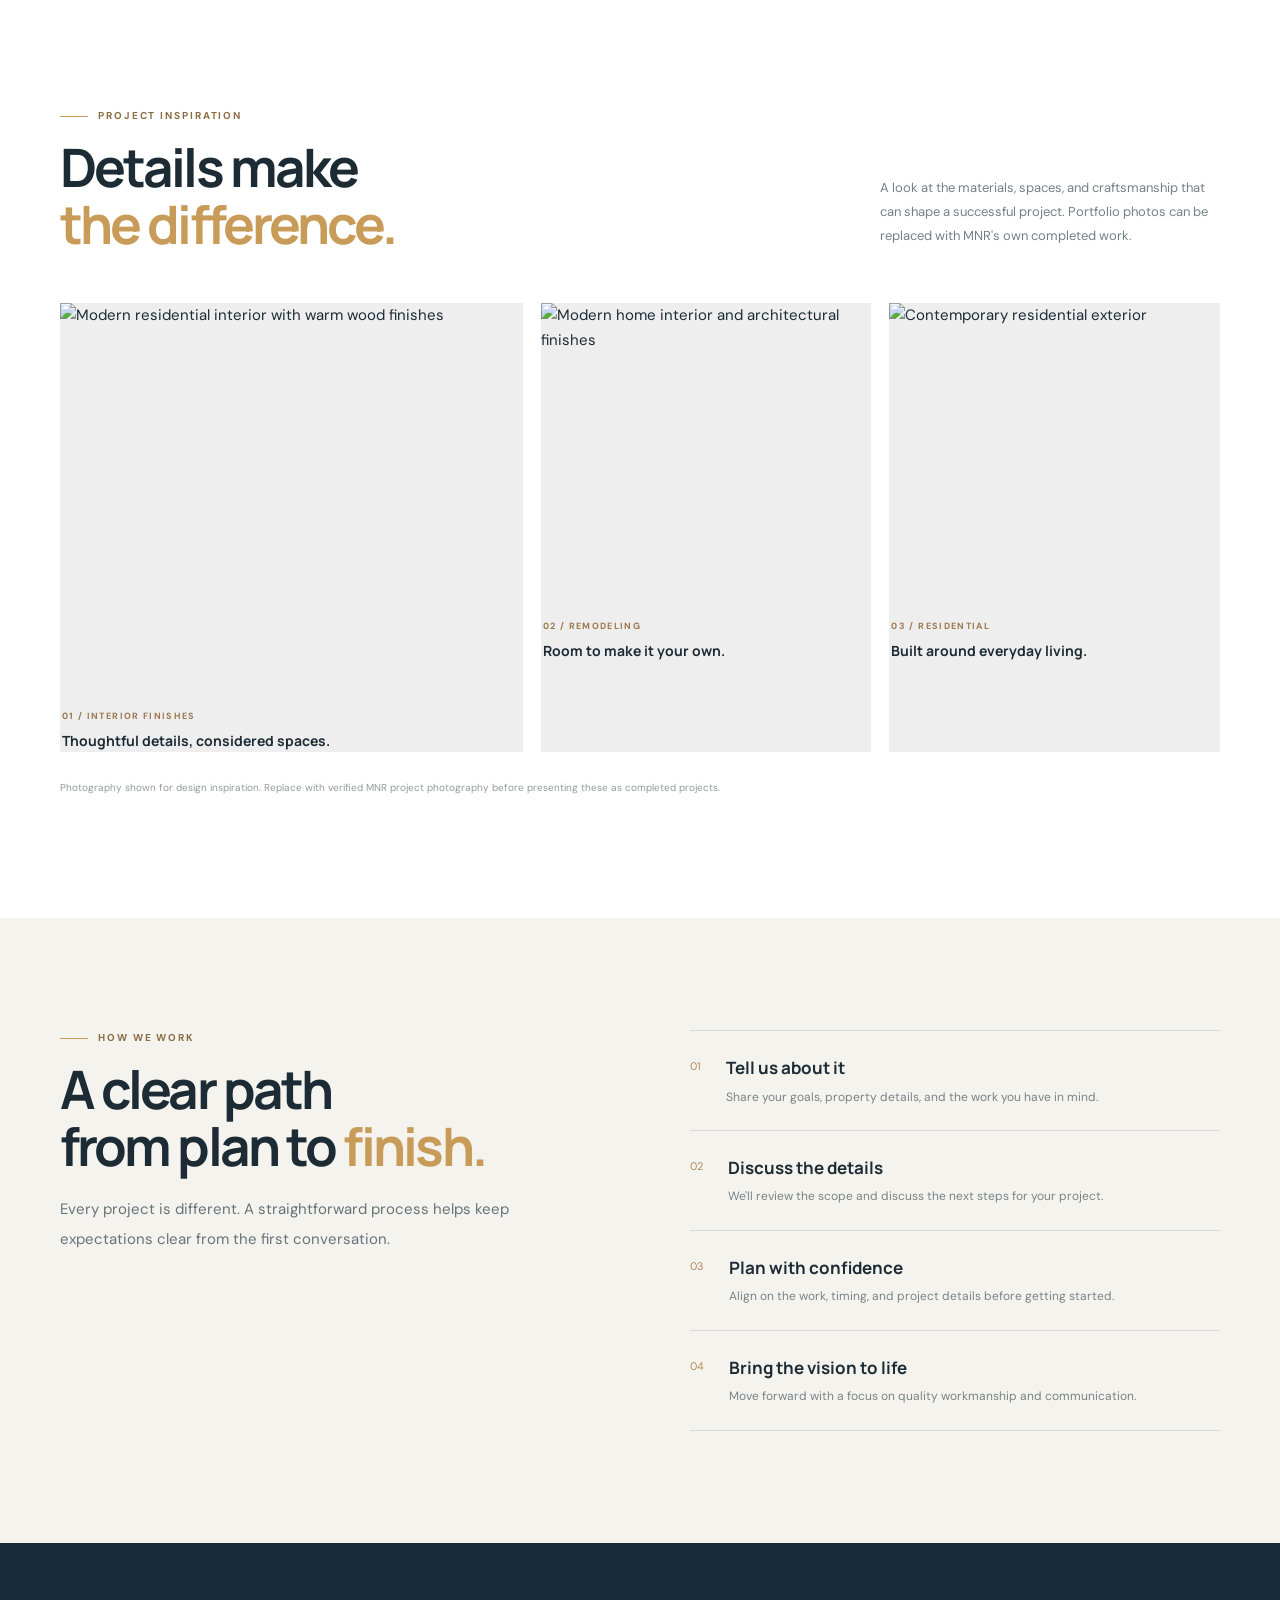
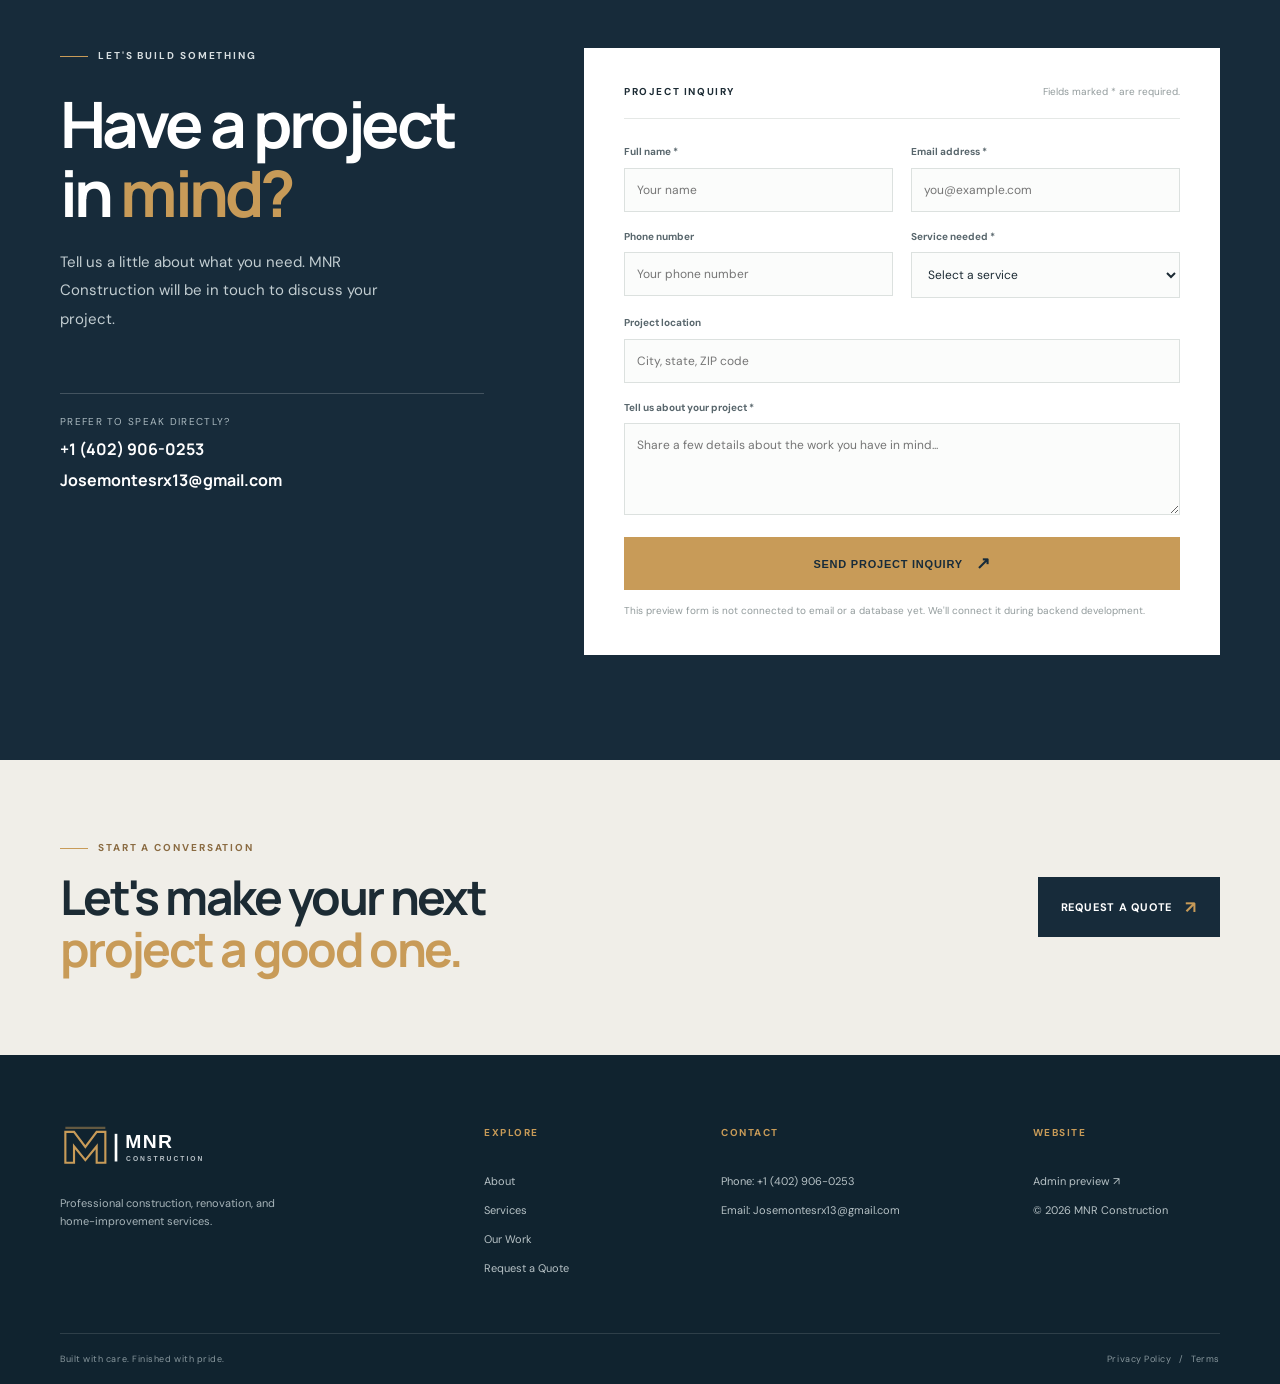
==== commit cc475ec1: "Add files via upload" ====
--- a/index.html
+++ b/index.html
@@ -82,12 +82,12 @@
 
     <section class="process section-pad"><div class="container process-grid"><div><div class="eyebrow"><span></span> HOW WE WORK</div><h2>A clear path<br />from plan to <em>finish.</em></h2><p class="body-large">Every project is different. A straightforward process helps keep expectations clear from the first conversation.</p></div><div class="process-list"><div class="process-item"><span>01</span><div><h3>Tell us about it</h3><p>Share your goals, property details, and the work you have in mind.</p></div></div><div class="process-item"><span>02</span><div><h3>Discuss the details</h3><p>We'll review the scope and discuss the next steps for your project.</p></div></div><div class="process-item"><span>03</span><div><h3>Plan with confidence</h3><p>Align on the work, timing, and project details before getting started.</p></div></div><div class="process-item"><span>04</span><div><h3>Bring the vision to life</h3><p>Move forward with a focus on quality workmanship and communication.</p></div></div></div></div></section>
 
-    <section class="quote-section" id="quote"><div class="container quote-grid"><div class="quote-copy"><div class="eyebrow light"><span></span> LET'S BUILD SOMETHING</div><h2>Have a project<br />in <em>mind?</em></h2><p>Tell us a little about what you need. MNR Construction will be in touch to discuss your project.</p><div class="quote-contact"><span>Prefer to speak directly?</span><strong>Contact details coming soon</strong></div></div><form class="quote-form" id="quoteForm"><div class="form-heading"><span>PROJECT INQUIRY</span><small>Fields marked * are required.</small></div><div class="form-row"><label>Full name *<input name="name" required placeholder="Your name" /></label><label>Email address *<input type="email" name="email" required placeholder="you@example.com" /></label></div><div class="form-row"><label>Phone number<input name="phone" type="tel" placeholder="Your phone number" /></label><label>Service needed *<select name="service" required><option value="">Select a service</option><option>Flooring Installation & Remodeling</option><option>Deck Construction & Installation</option><option>Structural Framing</option><option>Custom Cabinetry & Installation</option><option>Finish Carpentry & Trim Work</option><option>Roofing Installation & Repairs</option><option>Drywall Installation & Finishing</option><option>Ceiling Installation & Renovation</option><option>Tile Installation</option><option>Interior & Exterior Painting</option><option>Window Installation & Replacement</option><option>Fence Installation & Construction</option><option>Other / Not sure yet</option></select></label></div><label>Project location<input name="location" placeholder="City, state, ZIP code" /></label><label>Tell us about your project *<textarea name="message" rows="4" required placeholder="Share a few details about the work you have in mind..."></textarea></label><button class="btn btn-gold form-submit" type="submit">Send project inquiry <span>↗</span></button><p class="form-note" id="formNote">This preview form is not connected to email or a database yet. We'll connect it during backend development.</p></form></div></section>
+    <section class="quote-section" id="quote"><div class="container quote-grid"><div class="quote-copy"><div class="eyebrow light"><span></span> LET'S BUILD SOMETHING</div><h2>Have a project<br />in <em>mind?</em></h2><p>Tell us a little about what you need. MNR Construction will be in touch to discuss your project.</p><div class="quote-contact"><span>Prefer to speak directly?</span><strong><a href="tel:+14029060253">+1 (402) 906-0253</a></strong><strong><a href="mailto:Josemontesrx13@gmail.com">Josemontesrx13@gmail.com</a></strong></div></div><form class="quote-form" id="quoteForm"><div class="form-heading"><span>PROJECT INQUIRY</span><small>Fields marked * are required.</small></div><div class="form-row"><label>Full name *<input name="name" required placeholder="Your name" /></label><label>Email address *<input type="email" name="email" required placeholder="you@example.com" /></label></div><div class="form-row"><label>Phone number<input name="phone" type="tel" placeholder="Your phone number" /></label><label>Service needed *<select name="service" required><option value="">Select a service</option><option>Flooring Installation & Remodeling</option><option>Deck Construction & Installation</option><option>Structural Framing</option><option>Custom Cabinetry & Installation</option><option>Finish Carpentry & Trim Work</option><option>Roofing Installation & Repairs</option><option>Drywall Installation & Finishing</option><option>Ceiling Installation & Renovation</option><option>Tile Installation</option><option>Interior & Exterior Painting</option><option>Window Installation & Replacement</option><option>Fence Installation & Construction</option><option>Other / Not sure yet</option></select></label></div><label>Project location<input name="location" placeholder="City, state, ZIP code" /></label><label>Tell us about your project *<textarea name="message" rows="4" required placeholder="Share a few details about the work you have in mind..."></textarea></label><button class="btn btn-gold form-submit" type="submit">Send project inquiry <span>↗</span></button><p class="form-note" id="formNote">This preview form is not connected to email or a database yet. We'll connect it during backend development.</p></form></div></section>
 
     <section class="contact-strip" id="contact"><div class="container contact-strip-inner"><div><div class="eyebrow"><span></span> START A CONVERSATION</div><h2>Let's make your next<br /><em>project a good one.</em></h2></div><a class="btn btn-dark" href="#quote">Request a quote <span>↗</span></a></div></section>
   </main>
 
-  <footer class="site-footer"><div class="container footer-main"><div class="footer-brand"><img src="assets/mnr-logo-light.svg" alt="MNR Construction"/><p>Professional construction, renovation, and home-improvement services.</p></div><div><h4>Explore</h4><a href="#about">About</a><a href="#services">Services</a><a href="#work">Our Work</a><a href="#quote">Request a Quote</a></div><div><h4>Contact</h4><span>Phone: <em>To be provided</em></span><span>Email: <em>To be provided</em></span><span>Service area: <em>To be confirmed</em></span></div><div class="footer-admin"><h4>Website</h4><a href="admin.html">Admin preview ↗</a><span>© <span id="year"></span> MNR Construction</span></div></div><div class="container footer-bottom"><span>Built with care. Finished with pride.</span><span>Privacy Policy&nbsp;&nbsp; / &nbsp;&nbsp;Terms</span></div></footer>
+  <footer class="site-footer"><div class="container footer-main"><div class="footer-brand"><img src="assets/mnr-logo-light.svg" alt="MNR Construction"/><p>Professional construction, renovation, and home-improvement services.</p></div><div><h4>Explore</h4><a href="#about">About</a><a href="#services">Services</a><a href="#work">Our Work</a><a href="#quote">Request a Quote</a></div><div><h4>Contact</h4><span>Phone: <a href="tel:+14029060253">+1 (402) 906-0253</a></span><span>Email: <a href="mailto:Josemontesrx13@gmail.com">Josemontesrx13@gmail.com</a></span></div><div class="footer-admin"><h4>Website</h4><a href="admin.html">Admin preview ↗</a><span>© <span id="year"></span> MNR Construction</span></div></div><div class="container footer-bottom"><span>Built with care. Finished with pride.</span><span>Privacy Policy&nbsp;&nbsp; / &nbsp;&nbsp;Terms</span></div></footer>
   <script src="script.js"></script>
 </body>
 </html>
